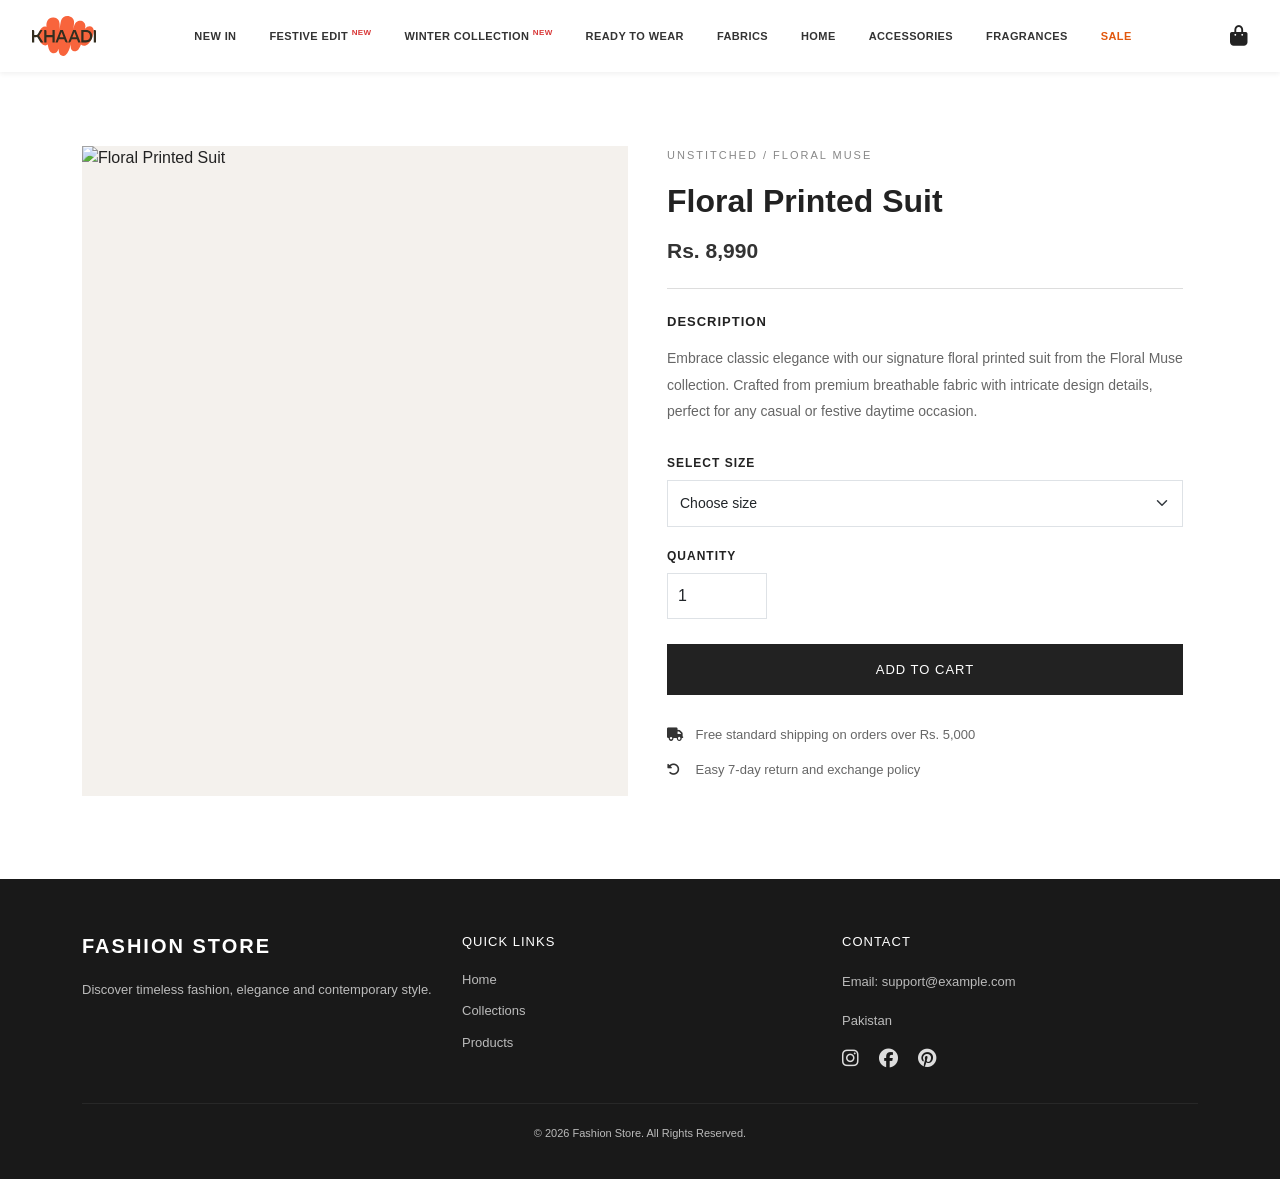
==== midterm/product.html @ 501dbf27 "midterm: baseline copy" ====
<!DOCTYPE html>
<html lang="en">
<head>
    <meta charset="UTF-8">
    <meta name="viewport" content="width=device-width, initial-scale=1.0">
    <title>Fashion Store | Product Detail</title>

    <!-- Bootstrap 5 -->
    <link href="https://cdn.jsdelivr.net/npm/bootstrap@5.3.3/dist/css/bootstrap.min.css" rel="stylesheet">

    <!-- Font Awesome -->
    <link rel="stylesheet" href="https://cdnjs.cloudflare.com/ajax/libs/font-awesome/6.5.1/css/all.min.css">

    <!-- Custom CSS -->
    <link rel="stylesheet" href="style.css">
</head>
<body>

<header>
    <div class="navbar-container">
        <div class="logo-area">
            <a href="index.html">
                <img src="logo.svg" alt="Brand Logo" class="brand-img">
            </a>
        </div>

        <nav class="navbar navbar-expand navbar-light">
            <ul class="navbar-nav">
                <li class="nav-item"><a class="nav-link" href="index.html">NEW IN</a></li>
                <li class="nav-item"><a class="nav-link" href="index.html">FESTIVE EDIT <span class="badge">NEW</span></a></li>
                <li class="nav-item"><a class="nav-link" href="index.html">WINTER COLLECTION <span class="badge">NEW</span></a></li>
                <li class="nav-item"><a class="nav-link" href="index.html">READY TO WEAR</a></li>
                <li class="nav-item"><a class="nav-link" href="index.html">FABRICS</a></li>
                <li class="nav-item"><a class="nav-link" href="index.html">HOME</a></li>
                <li class="nav-item"><a class="nav-link" href="index.html">ACCESSORIES</a></li>
                <li class="nav-item"><a class="nav-link" href="index.html">FRAGRANCES</a></li>
                <li class="nav-item"><a class="nav-link sale-link" href="index.html">SALE</a></li>
            </ul>
        </nav>

        <div class="cart-icon">
            <a href="#" aria-label="Shopping bag">
                <i class="fa-solid fa-bag-shopping"></i>
            </a>
        </div>
    </div>
</header>

<main>
    <div class="container product-detail-container">
        <div class="row g-4 align-items-center">
            
            <!-- Product Image Column -->
            <div class="col-lg-6">
                <div class="detail-image">
                    <img src="images/product-1.jpg" alt="Floral Printed Suit">
                </div>
            </div>

            <!-- Product Info Column -->
            <div class="col-lg-6">
                <div class="product-detail-info">
                    <p class="product-category">UNSTITCHED / FLORAL MUSE</p>
                    <h1>Floral Printed Suit</h1>
                    <p class="detail-price">Rs. 8,990</p>
                    <div class="detail-divider"></div>
                    
                    <h5>DESCRIPTION</h5>
                    <p class="description">
                        Embrace classic elegance with our signature floral printed suit from the Floral Muse collection. Crafted from premium breathable fabric with intricate design details, perfect for any casual or festive daytime occasion.
                    </p>

                    <!-- Size Selector Form -->
                    <div class="mb-3">
                        <label for="sizeSelect" class="form-label">SELECT SIZE</label>
                        <select id="sizeSelect" class="form-select size-selector">
                            <option selected>Choose size</option>
                            <option value="small">Small (S)</option>
                            <option value="medium">Medium (M)</option>
                            <option value="large">Large (L)</option>
                        </select>
                    </div>

                    <!-- Quantity Input -->
                    <div class="mb-3">
                        <label for="quantityInput" class="form-label">QUANTITY</label>
                        <input type="number" id="quantityInput" class="form-control quantity-input" value="1" min="1">
                    </div>

                    <!-- Add to Cart Button -->
                    <button class="detail-cart-btn">ADD TO CART</button>

                    <!-- Extra Info -->
                    <div class="product-extra-info">
                        <p><i class="fa-solid fa-truck"></i> Free standard shipping on orders over Rs. 5,000</p>
                        <p><i class="fa-solid fa-rotate-left"></i> Easy 7-day return and exchange policy</p>
                    </div>
                </div>
            </div>

        </div>
    </div>
</main>

<!-- FOOTER -->
<footer class="site-footer">
    <div class="container">
        <div class="row g-4">

            <div class="col-12 col-md-4">
                <h4>FASHION STORE</h4>
                <p>Discover timeless fashion, elegance and contemporary style.</p>
            </div>

            <div class="col-6 col-md-4">
                <h5>QUICK LINKS</h5>
                <a href="index.html">Home</a>
                <a href="index.html#products">Collections</a>
                <a href="product.html">Products</a>
            </div>

            <div class="icon-section col-6 col-md-4">
                <h5>CONTACT</h5>
                <p>Email: support@example.com</p>
                <p>Pakistan</p>
                <div class="social-icons">
                    <i class="fa-brands fa-instagram"></i>
                    <i class="fa-brands fa-facebook"></i>
                    <i class="fa-brands fa-pinterest"></i>
                </div>
            </div>

        </div>

        <hr>
        <p class="copyright">© 2026 Fashion Store. All Rights Reserved.</p>
    </div>
</footer>

</body>
</html>
---- midterm/style.css ----
/* BASE RESET */

* {
    margin: 0;
    padding: 0;
    box-sizing: border-box;
}

body {
    font-family: Arial, sans-serif;
    color: #222;
    background-color: #fff;
}

a {
    text-decoration: none;
}


/* NAVBAR */

.navbar-container {
    display: flex;
    align-items: center;
    justify-content: space-between;
    gap: 25px;
    padding: 16px 32px;
    background-color: #fff;
    box-shadow: 0 2px 5px rgba(0, 0, 0, 0.06);
    width: 100%;
}

.logo-area {
    display: flex;
    align-items: center;
    flex-shrink: 0;
}

.brand-img {
    height: 40px;
    width: auto;
    display: block;
}

.navbar {
    padding: 0;
}

.navbar-nav {
    display: flex;
    flex-direction: row;
    align-items: center;
    gap: 17px;
    white-space: nowrap;
}

.navbar-nav .nav-link {
    color: #333;
    font-size: 11px;
    font-weight: 600;
    letter-spacing: 0.4px;
    padding: 8px 0;
    transition: color 0.2s ease;
}

.navbar-nav .nav-link:hover {
    color: #999;
}

.badge {
    color: #d93838;
    font-size: 8px;
    font-weight: bold;
    vertical-align: super;
    background: transparent;
    padding: 0;
}

.sale-link {
    color: #e2570d !important;
}

.cart-icon {
    flex-shrink: 0;
}

.cart-icon a {
    color: #222;
    font-size: 20px;
}


/* HERO SECTION */

.hero-section {
    width: 100%;
    min-height: 500px;
    background-image: url("0.0-FLORAL-MUSE-desktop-banner-1920x700.jpg");
    background-size: cover;
    background-position: center;
    background-repeat: no-repeat;
    display: flex;
    align-items: center;
    padding: 50px 8%;
}

.hero-content {
    max-width: 450px;
    color: #222;
}

.hero-content p {
    font-size: 14px;
    letter-spacing: 3px;
    margin-bottom: 15px;
}

.hero-content h1 {
    font-size: 48px;
    font-weight: 800;
    letter-spacing: 3px;
    margin-bottom: 15px;
}

.hero-btn {
    display: inline-block;
    background-color: #222;
    color: white;
    padding: 14px 30px;
    margin-top: 15px;
    font-size: 12px;
    letter-spacing: 1px;
    transition: 0.3s;
}

.hero-btn:hover {
    background-color: #e2570d;
    color: white;
}


/* SECTION HEADING */

.section-heading {
    text-align: center;
    padding: 60px 15px 35px;
}

.section-heading p {
    font-size: 11px;
    letter-spacing: 3px;
    color: #888;
    margin-bottom: 12px;
}

.section-heading h2 {
    font-size: 28px;
    font-weight: 700;
    letter-spacing: 2px;
}

.heading-line {
    height: 2px;
    width: 55px;
    background-color: #e2570d;
    margin: 18px auto 0;
}


/* PRODUCT GRID */

.product-section {
    padding: 15px 5% 70px;
}

.product-card {
    background-color: #fff;
    height: 100%;
    overflow: hidden;
    transition: transform 0.3s ease;
}

.product-card:hover {
    transform: translateY(-5px);
}

.product-card img {
    width: 100%;
    height: 350px;
    object-fit: cover;
    display: block;
    background-color: #f3f0ed;
}

.product-info {
    text-align: center;
    padding: 18px 8px;
}

.product-info h5 {
    font-size: 14px;
    font-weight: 600;
    margin-bottom: 10px;
}

.product-info p {
    font-size: 14px;
    color: #666;
    margin-bottom: 15px;
}

.product-btn {
    display: block;
    background-color: #222;
    color: #fff;
    padding: 12px 5px;
    font-size: 11px;
    letter-spacing: 1px;
    transition: 0.3s;
}

.product-btn:hover {
    background-color: #e2570d;
    color: #fff;
}


/* PRODUCT DETAIL PAGE */

.product-detail-container {
    padding-top: 65px;
    padding-bottom: 75px;
}

.detail-image {
    width: 100%;
    background-color: #f4f1ed;
}

.detail-image img {
    width: 100%;
    height: 650px;
    object-fit: cover;
    display: block;
}

.product-detail-info {
    padding: 10px 15px;
}

.product-category {
    font-size: 11px;
    color: #888;
    letter-spacing: 2px;
    margin-bottom: 18px;
}

.product-detail-info h1 {
    font-size: 32px;
    font-weight: 600;
    margin-bottom: 15px;
}

.detail-price {
    font-size: 21px;
    font-weight: 600;
    color: #333;
    margin-bottom: 22px;
}

.detail-divider {
    height: 1px;
    background-color: #ddd;
    margin-bottom: 25px;
}

.product-detail-info h5 {
    font-size: 13px;
    font-weight: 700;
    letter-spacing: 1px;
    margin-bottom: 15px;
}

.description {
    font-size: 14px;
    color: #666;
    line-height: 1.9;
    margin-bottom: 25px;
}

.form-label {
    font-size: 12px;
    font-weight: 700;
    letter-spacing: 1px;
}

.size-selector {
    border-radius: 0;
    padding: 12px;
    font-size: 14px;
}

.quantity-input {
    width: 100px;
    border-radius: 0;
    padding: 10px;
}

.detail-cart-btn {
    display: block;
    width: 100%;
    padding: 16px;
    margin-top: 25px;
    background-color: #222;
    color: white;
    border: none;
    font-size: 13px;
    letter-spacing: 1px;
    transition: 0.3s;
}

.detail-cart-btn:hover {
    background-color: #e2570d;
}

.product-extra-info {
    margin-top: 30px;
}

.product-extra-info p {
    color: #666;
    font-size: 13px;
    margin-bottom: 15px;
}

.product-extra-info i {
    width: 25px;
    color: #333;
}


/* FOOTER */

.site-footer {
    background-color: #191919;
    color: #fff;
    padding: 55px 0 20px;
}

.site-footer h4 {
    font-size: 20px;
    font-weight: 700;
    letter-spacing: 2px;
    margin-bottom: 20px;
}

.site-footer h5 {
    font-size: 13px;
    letter-spacing: 1px;
    margin-bottom: 20px;
}

.site-footer p {
    font-size: 13px;
    color: #bbb;
    line-height: 1.8;
}

.site-footer a {
    display: block;
    color: #bbb;
    font-size: 13px;
    margin-bottom: 12px;
}

.site-footer a:hover {
    color: #fff;
}

.social-icons {
    display: flex;
    gap: 20px;
    font-size: 19px;
    color: #ddd;
    margin-top: 15px;
}

.site-footer hr {
    border-color: #555;
    margin-top: 35px;
}

.copyright {
    text-align: center;
    margin-top: 20px;
    font-size: 11px !important;
}


/* TABLET RESPONSIVENESS */

@media (max-width: 991px) {

    .navbar-container {
        flex-wrap: wrap;
        gap: 12px;
        padding: 15px 20px;
    }

    .navbar {
        order: 3;
        width: 100%;
        overflow-x: auto;
    }

    .navbar-nav {
        gap: 22px;
    }

    .navbar-nav .nav-link {
        font-size: 10px;
    }

    .hero-section {
        min-height: 400px;
    }

    .product-card img {
        height: 300px;
    }

    .detail-image img {
        height: 550px;
    }
}


/* MOBILE RESPONSIVENESS */

@media (max-width: 576px) {

    .navbar-container {
        padding: 13px 15px;
        gap: 10px;
    }

    .brand-img {
        height: 34px;
    }

    .cart-icon a {
        font-size: 19px;
    }

    .navbar {
        width: 100%;
        overflow-x: auto;
        scrollbar-width: none;
    }

    .navbar::-webkit-scrollbar {
        display: none;
    }

    .navbar-nav {
        gap: 20px;
        flex-wrap: nowrap;
        width: max-content;
    }

    .navbar-nav .nav-link {
        font-size: 10px;
    }

    .hero-section {
        min-height: 320px;
        padding: 30px 20px;
        background-position: center;
    }

    .hero-content h1 {
        font-size: 30px;
    }

    .hero-content p {
        font-size: 10px;
        letter-spacing: 2px;
    }

    .hero-btn {
        padding: 11px 20px;
        font-size: 10px;
    }

    .section-heading {
        padding: 40px 10px 25px;
    }

    .section-heading h2 {
        font-size: 22px;
    }

    .product-section {
        padding: 10px 12px 45px;
    }

    .product-card img {
        height: 220px;
    }

    .product-info {
        padding: 12px 4px;
    }

    .product-info h5 {
        font-size: 12px;
    }

    .product-info p {
        font-size: 12px;
    }

    .product-btn {
        padding: 10px 3px;
        font-size: 9px;
    }

    .product-detail-container {
        padding-top: 30px;
        padding-bottom: 45px;
    }

    .detail-image img {
        height: 420px;
    }

    .product-detail-info {
        padding: 10px 0;
    }

    .product-detail-info h1 {
        font-size: 25px;
    }

    .site-footer {
        padding: 40px 10px 15px;
    }
}
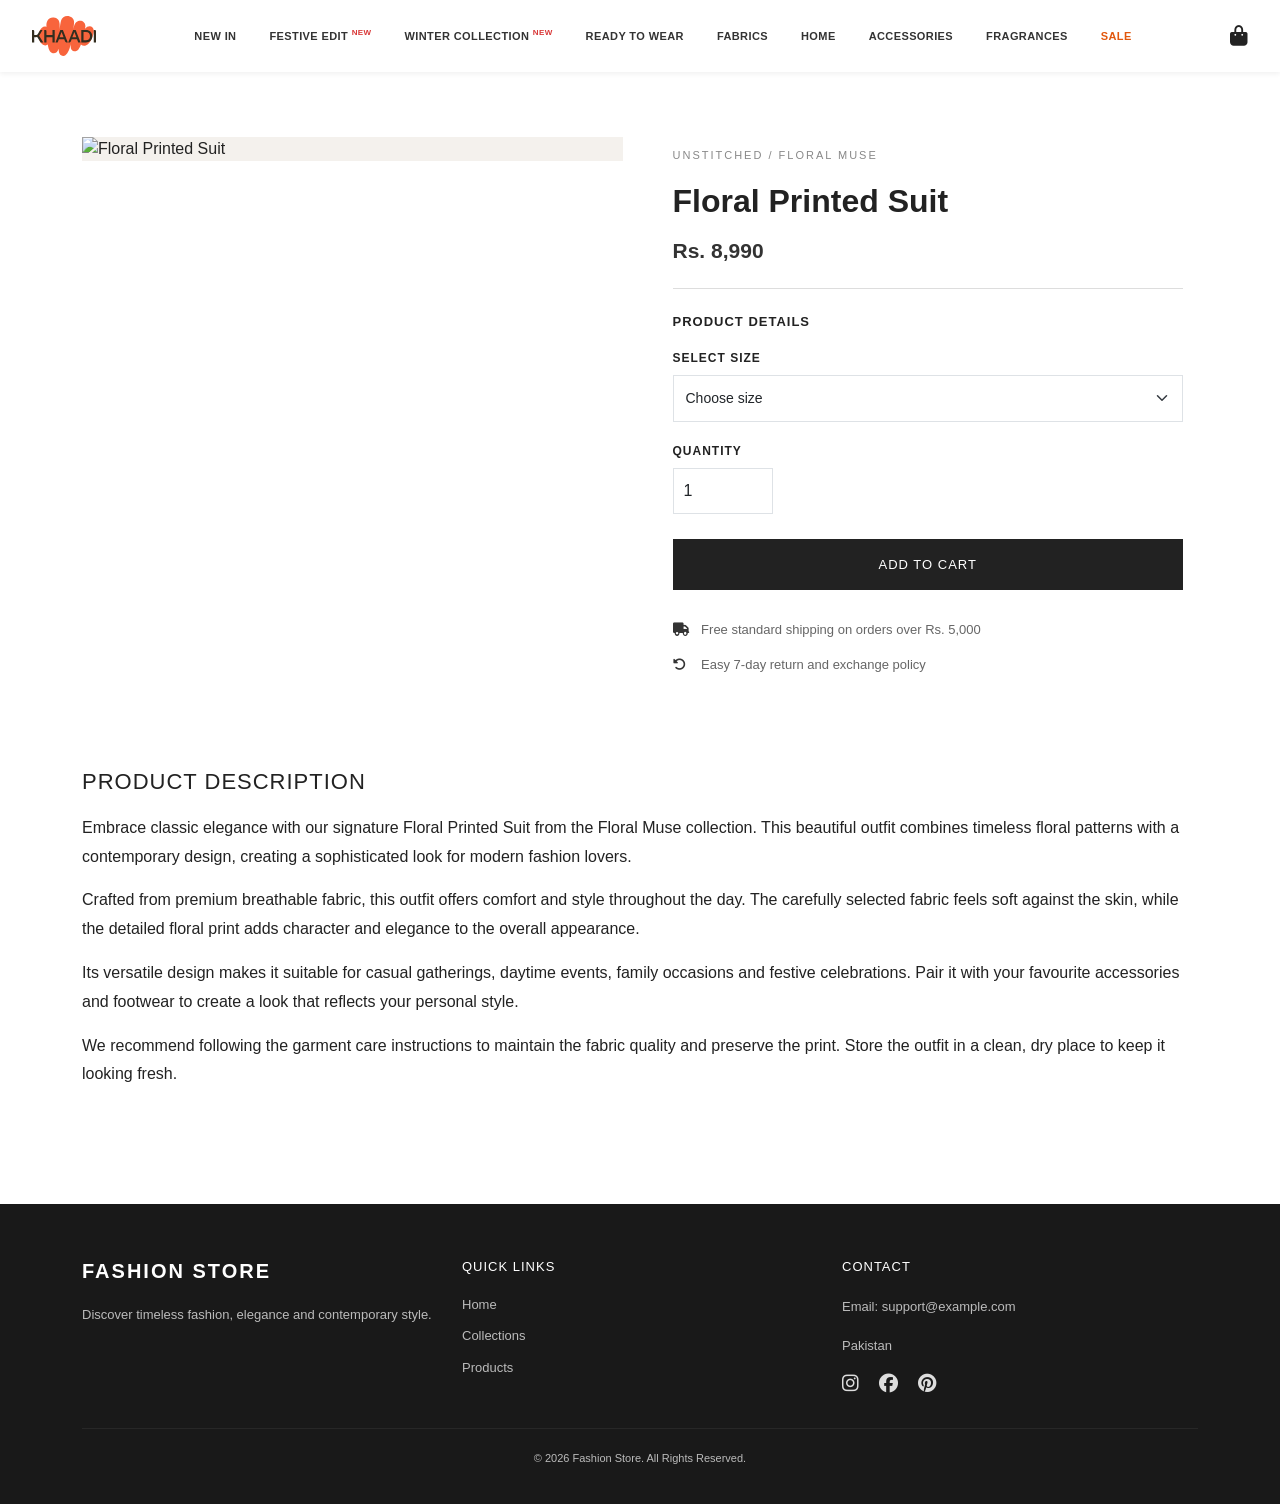
==== commit 86a99307: "midterm: build responsive product grid layout" ====
--- a/midterm/product.html
+++ b/midterm/product.html
@@ -48,55 +48,94 @@
 
 <main>
     <div class="container product-detail-container">
-        <div class="row g-4 align-items-center">
-            
-            <!-- Product Image Column -->
-            <div class="col-lg-6">
-                <div class="detail-image">
-                    <img src="images/product-1.jpg" alt="Floral Printed Suit">
+
+        <!-- CSS Grid Layout -->
+        <div class="product-layout">
+
+            <!-- Product Image -->
+            <div class="detail-image">
+                <img src="images/product-1.jpg" alt="Floral Printed Suit">
+            </div>
+
+            <!-- Product Details -->
+            <div class="product-detail-info">
+                <p class="product-category">UNSTITCHED / FLORAL MUSE</p>
+
+                <h1>Floral Printed Suit</h1>
+
+                <p class="detail-price">Rs. 8,990</p>
+
+                <div class="detail-divider"></div>
+
+                <h5>PRODUCT DETAILS</h5>
+
+                <!-- Size Selector -->
+                <div class="mb-3">
+                    <label for="sizeSelect" class="form-label">SELECT SIZE</label>
+
+                    <select id="sizeSelect" class="form-select size-selector">
+                        <option selected>Choose size</option>
+                        <option value="small">Small (S)</option>
+                        <option value="medium">Medium (M)</option>
+                        <option value="large">Large (L)</option>
+                    </select>
+                </div>
+
+                <!-- Quantity Input -->
+                <div class="mb-3">
+                    <label for="quantityInput" class="form-label">QUANTITY</label>
+
+                    <input
+                        type="number"
+                        id="quantityInput"
+                        class="form-control quantity-input"
+                        value="1"
+                        min="1"
+                    >
+                </div>
+
+                <!-- Add to Cart -->
+                <button class="detail-cart-btn">ADD TO CART</button>
+
+                <!-- Extra Information -->
+                <div class="product-extra-info">
+                    <p><i class="fa-solid fa-truck"></i> Free standard shipping on orders over Rs. 5,000</p>
+
+                    <p><i class="fa-solid fa-rotate-left"></i> Easy 7-day return and exchange policy</p>
                 </div>
             </div>
 
-            <!-- Product Info Column -->
-            <div class="col-lg-6">
-                <div class="product-detail-info">
-                    <p class="product-category">UNSTITCHED / FLORAL MUSE</p>
-                    <h1>Floral Printed Suit</h1>
-                    <p class="detail-price">Rs. 8,990</p>
-                    <div class="detail-divider"></div>
-                    
-                    <h5>DESCRIPTION</h5>
-                    <p class="description">
-                        Embrace classic elegance with our signature floral printed suit from the Floral Muse collection. Crafted from premium breathable fabric with intricate design details, perfect for any casual or festive daytime occasion.
-                    </p>
+            <!-- Full Width Description -->
+            <section class="product-description">
+                <h2>PRODUCT DESCRIPTION</h2>
 
-                    <!-- Size Selector Form -->
-                    <div class="mb-3">
-                        <label for="sizeSelect" class="form-label">SELECT SIZE</label>
-                        <select id="sizeSelect" class="form-select size-selector">
-                            <option selected>Choose size</option>
-                            <option value="small">Small (S)</option>
-                            <option value="medium">Medium (M)</option>
-                            <option value="large">Large (L)</option>
-                        </select>
-                    </div>
+                <p>
+                    Embrace classic elegance with our signature Floral Printed Suit
+                    from the Floral Muse collection. This beautiful outfit combines
+                    timeless floral patterns with a contemporary design, creating
+                    a sophisticated look for modern fashion lovers.
+                </p>
 
-                    <!-- Quantity Input -->
-                    <div class="mb-3">
-                        <label for="quantityInput" class="form-label">QUANTITY</label>
-                        <input type="number" id="quantityInput" class="form-control quantity-input" value="1" min="1">
-                    </div>
+                <p>
+                    Crafted from premium breathable fabric, this outfit offers
+                    comfort and style throughout the day. The carefully selected
+                    fabric feels soft against the skin, while the detailed floral
+                    print adds character and elegance to the overall appearance.
+                </p>
 
-                    <!-- Add to Cart Button -->
-                    <button class="detail-cart-btn">ADD TO CART</button>
+                <p>
+                    Its versatile design makes it suitable for casual gatherings,
+                    daytime events, family occasions and festive celebrations.
+                    Pair it with your favourite accessories and footwear to create
+                    a look that reflects your personal style.
+                </p>
 
-                    <!-- Extra Info -->
-                    <div class="product-extra-info">
-                        <p><i class="fa-solid fa-truck"></i> Free standard shipping on orders over Rs. 5,000</p>
-                        <p><i class="fa-solid fa-rotate-left"></i> Easy 7-day return and exchange policy</p>
-                    </div>
-                </div>
-            </div>
+                <p>
+                    We recommend following the garment care instructions to
+                    maintain the fabric quality and preserve the print. Store
+                    the outfit in a clean, dry place to keep it looking fresh.
+                </p>
+            </section>
 
         </div>
     </div>
@@ -123,6 +162,7 @@
                 <h5>CONTACT</h5>
                 <p>Email: support@example.com</p>
                 <p>Pakistan</p>
+
                 <div class="social-icons">
                     <i class="fa-brands fa-instagram"></i>
                     <i class="fa-brands fa-facebook"></i>
--- a/midterm/style.css
+++ b/midterm/style.css
@@ -547,3 +547,177 @@
         padding: 40px 10px 15px;
     }
 }
+
+/* =========================================
+   TASK 1: CSS-ONLY CATEGORY FILTERING
+   Roll Number: FA24-BCS-160
+   N = 60
+   H = (60 * 7) mod 360 = 60 degrees
+========================================= */
+
+.category-filters {
+    display: flex;
+    justify-content: center;
+    align-items: center;
+    flex-wrap: wrap;
+    gap: 12px;
+    margin: 10px 0 30px;
+}
+
+/* Hide radio buttons visually */
+.category-filters input[type="radio"] {
+    position: absolute;
+    opacity: 0;
+}
+
+/* Category filter labels */
+.category-filters label {
+    display: inline-block;
+    padding: 10px 20px;
+    border: 1px solid #ddd;
+    background-color: #fff;
+    color: #222;
+    cursor: pointer;
+    font-size: 12px;
+    font-weight: 600;
+    transition: all 0.2s ease;
+}
+
+/* Selected filter uses roll-number accent */
+.category-filters input[type="radio"]:checked + label {
+    background-color: hsl(60, 70%, 45%);
+    color: #222;
+    border-color: hsl(60, 70%, 45%);
+}
+
+/* Keyboard accessibility */
+.category-filters input[type="radio"]:focus-visible + label {
+    outline: 2px solid #222;
+    outline-offset: 3px;
+}
+
+/* CSS-only Unstitched filter */
+#products:has(#filter-unstitched:checked)
+#product-grid .col:not([data-category="unstitched"]) {
+    display: none !important;
+}
+
+/* CSS-only Ready to Wear filter */
+#products:has(#filter-ready:checked)
+#product-grid .col:not([data-category="ready"]) {
+    display: none !important;
+}
+
+/* CSS-only Accessories filter */
+#products:has(#filter-accessories:checked)
+#product-grid .col:not([data-category="accessories"]) {
+    display: none !important;
+}
+
+/* =========================================
+   MIDTERM TASK 2: PRODUCT CSS GRID LAYOUT
+========================================= */
+
+/* Mobile-first layout: image, details, description */
+
+.product-layout {
+    display: grid;
+
+    grid-template-areas:
+        "image"
+        "details"
+        "description";
+
+    grid-template-columns: 1fr;
+
+    gap: 30px;
+
+    align-items: start;
+}
+
+/* Product image */
+
+.detail-image {
+    grid-area: image;
+    width: 100%;
+}
+
+.detail-image img {
+    display: block;
+    width: 100%;
+    height: auto;
+    object-fit: cover;
+}
+
+/* Product details */
+
+.product-detail-info {
+    grid-area: details;
+    width: 100%;
+    align-self: start;
+}
+
+/* Full-width description */
+
+.product-description {
+    grid-area: description;
+    width: 100%;
+    line-height: 1.8;
+    padding: 25px 0;
+}
+
+.product-description h2 {
+    font-size: 22px;
+    margin-bottom: 18px;
+    letter-spacing: 1px;
+}
+
+.product-description p {
+    margin-bottom: 15px;
+}
+
+/* Desktop and tablet layout: 660px and above */
+
+@media (min-width: 660px) {
+
+    .product-layout {
+        grid-template-areas:
+            "image details"
+            "description description";
+
+        grid-template-columns: 1fr 1fr;
+
+        gap: 35px;
+
+        align-items: start;
+    }
+
+    /* Sticky product details */
+
+    .product-detail-info {
+        position: sticky;
+        top: 70px;
+    }
+
+    .product-description {
+        margin-top: 10px;
+    }
+}
+
+/* Mobile layout: below 660px */
+
+@media (max-width: 659px) {
+
+    .product-layout {
+        grid-template-areas:
+            "image"
+            "details"
+            "description";
+
+        grid-template-columns: 1fr;
+    }
+
+    .product-detail-info {
+        position: static;
+    }
+}
